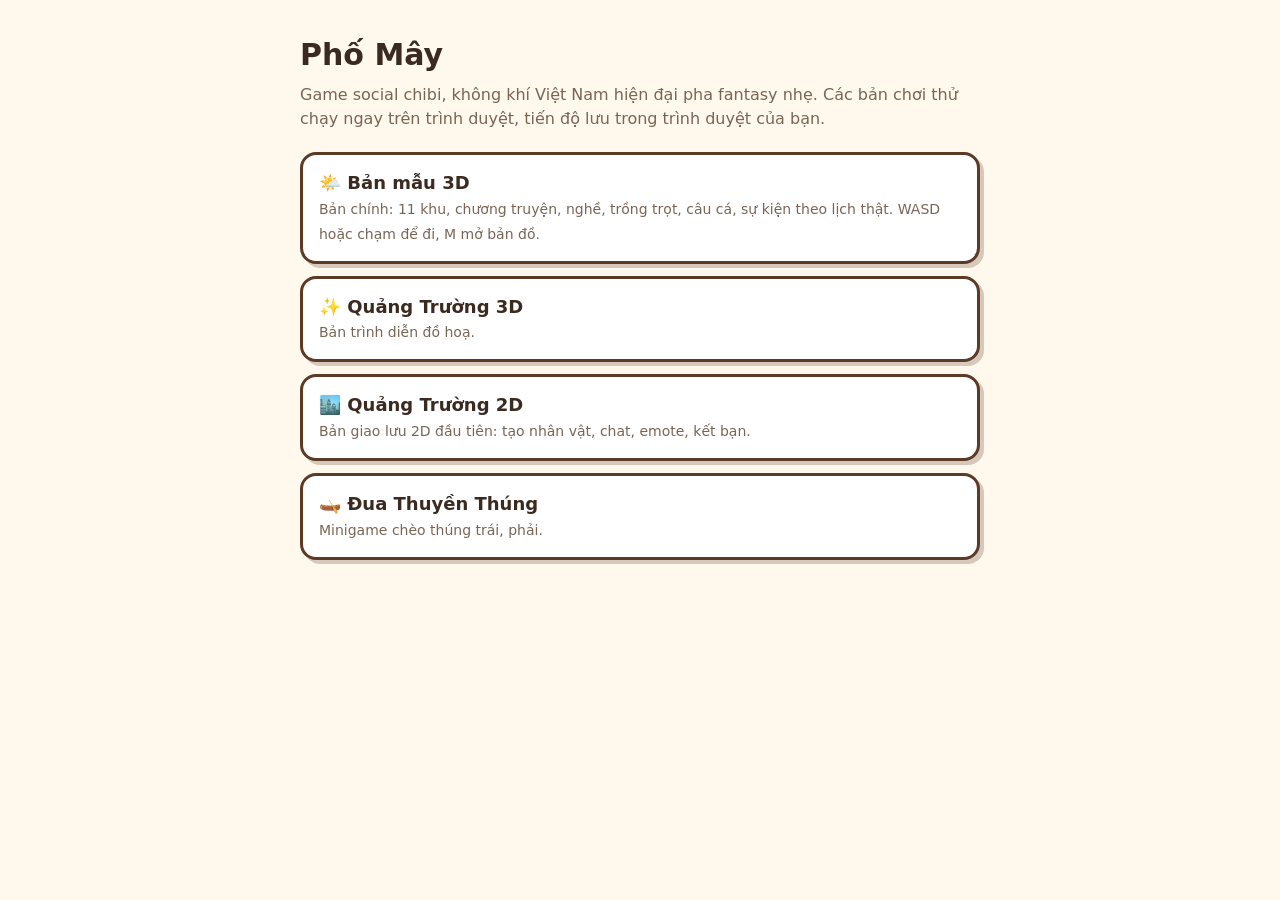
==== index.html @ 4b5fa3b4 "Cập nhật bản chơi thử từ ntruong2/claude@f16b913" ====
<!doctype html>
<html lang="vi">
<head>
<meta charset="utf-8">
<meta name="viewport" content="width=device-width, initial-scale=1">
<title>Phố Mây · Chơi thử</title>
<style>
  :root { --paper: #FFF8EC; --ink: #3B2A20; --soft: #7A6555; --line: #5B3A26; --accent: #E0503F; }
  body { margin: 0; background: var(--paper); color: var(--ink); font: 16px/1.55 system-ui, sans-serif; }
  main { max-width: 680px; margin: 0 auto; padding: 32px 16px 48px; }
  h1 { margin: 0 0 4px; font-size: 30px; }
  p { margin: 0 0 20px; color: var(--soft); }
  a.card { display: block; margin: 0 0 12px; padding: 14px 16px; border: 3px solid var(--line); border-radius: 16px; background: #fff; color: inherit; text-decoration: none; box-shadow: 4px 4px 0 rgba(91, 58, 38, .25); }
  a.card:hover, a.card:focus-visible { border-color: var(--accent); outline: none; }
  a.card b { display: block; font-size: 18px; }
  a.card span { color: var(--soft); font-size: 14px; }
</style>
</head>
<body>
<main>
  <h1>Phố Mây</h1>
  <p>Game social chibi, không khí Việt Nam hiện đại pha fantasy nhẹ. Các bản chơi thử chạy ngay trên trình duyệt, tiến độ lưu trong trình duyệt của bạn.</p>
  <a class="card" href="mau-3d.html"><b>🌤️ Bản mẫu 3D</b><span>Bản chính: 11 khu, chương truyện, nghề, trồng trọt, câu cá, sự kiện theo lịch thật. WASD hoặc chạm để đi, M mở bản đồ.</span></a>
  <a class="card" href="quang-truong-3d.html"><b>✨ Quảng Trường 3D</b><span>Bản trình diễn đồ hoạ.</span></a>
  <a class="card" href="quang-truong.html"><b>🏙️ Quảng Trường 2D</b><span>Bản giao lưu 2D đầu tiên: tạo nhân vật, chat, emote, kết bạn.</span></a>
  <a class="card" href="dua-thuyen-thung.html"><b>🛶 Đua Thuyền Thúng</b><span>Minigame chèo thúng trái, phải.</span></a>
</main>
</body>
</html>
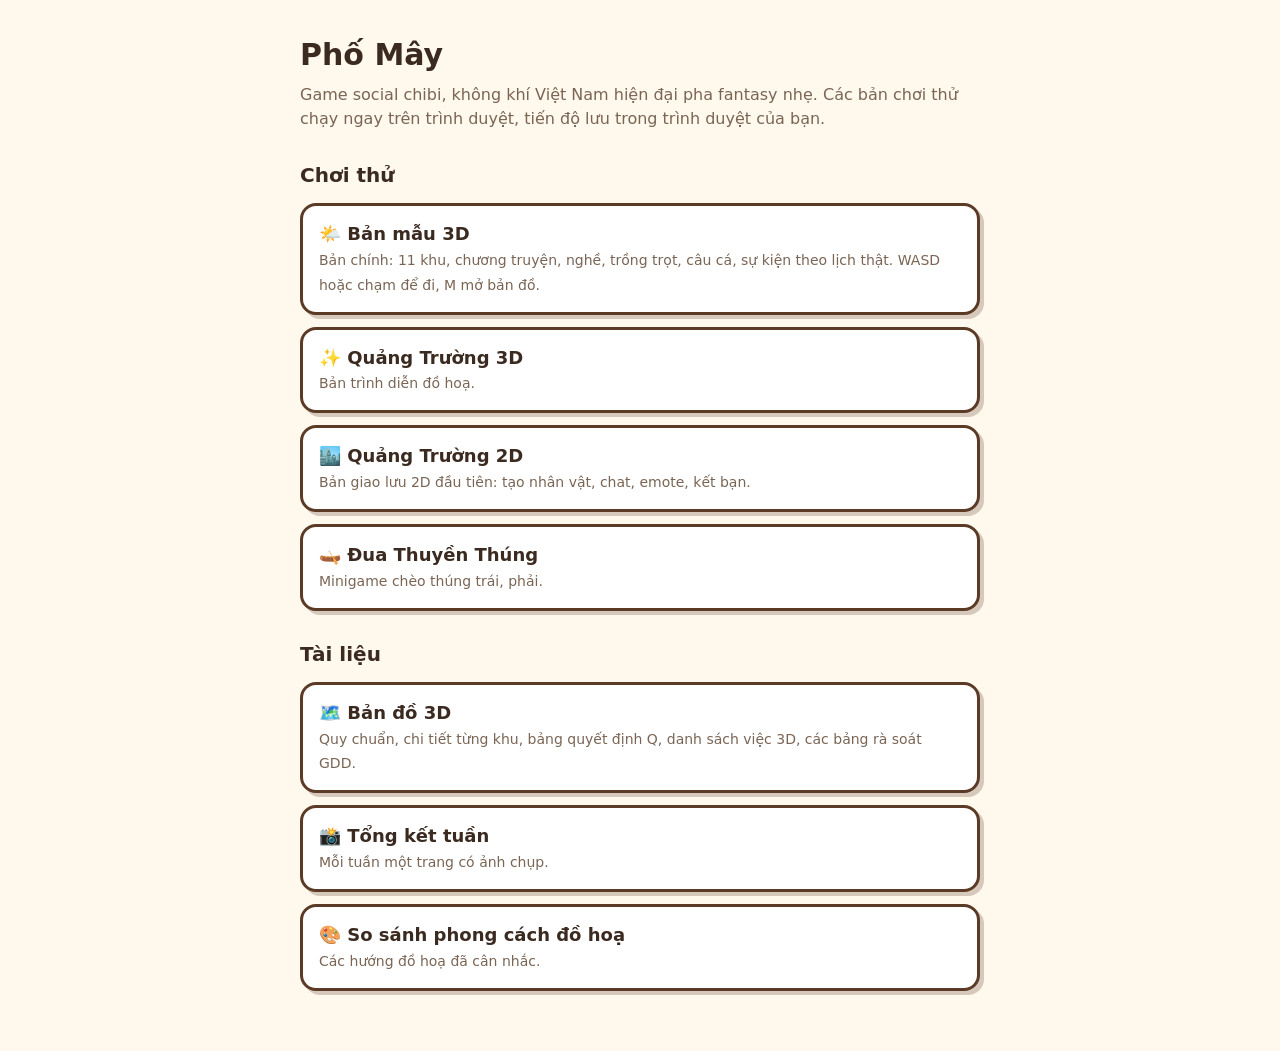
==== commit 4502fc00: "Cập nhật từ ntruong2/claude@705edf9" ====
--- a/index.html
+++ b/index.html
@@ -14,16 +14,22 @@
   a.card:hover, a.card:focus-visible { border-color: var(--accent); outline: none; }
   a.card b { display: block; font-size: 18px; }
   a.card span { color: var(--soft); font-size: 14px; }
+  h2 { margin: 28px 0 12px; font-size: 20px; }
 </style>
 </head>
 <body>
 <main>
   <h1>Phố Mây</h1>
   <p>Game social chibi, không khí Việt Nam hiện đại pha fantasy nhẹ. Các bản chơi thử chạy ngay trên trình duyệt, tiến độ lưu trong trình duyệt của bạn.</p>
+  <h2>Chơi thử</h2>
   <a class="card" href="mau-3d.html"><b>🌤️ Bản mẫu 3D</b><span>Bản chính: 11 khu, chương truyện, nghề, trồng trọt, câu cá, sự kiện theo lịch thật. WASD hoặc chạm để đi, M mở bản đồ.</span></a>
   <a class="card" href="quang-truong-3d.html"><b>✨ Quảng Trường 3D</b><span>Bản trình diễn đồ hoạ.</span></a>
   <a class="card" href="quang-truong.html"><b>🏙️ Quảng Trường 2D</b><span>Bản giao lưu 2D đầu tiên: tạo nhân vật, chat, emote, kết bạn.</span></a>
   <a class="card" href="dua-thuyen-thung.html"><b>🛶 Đua Thuyền Thúng</b><span>Minigame chèo thúng trái, phải.</span></a>
+  <h2>Tài liệu</h2>
+  <a class="card" href="docs/ban-do-3d.html"><b>🗺️ Bản đồ 3D</b><span>Quy chuẩn, chi tiết từng khu, bảng quyết định Q, danh sách việc 3D, các bảng rà soát GDD.</span></a>
+  <a class="card" href="docs/tong-ket/"><b>📸 Tổng kết tuần</b><span>Mỗi tuần một trang có ảnh chụp.</span></a>
+  <a class="card" href="docs/phong-cach-do-hoa.html"><b>🎨 So sánh phong cách đồ hoạ</b><span>Các hướng đồ hoạ đã cân nhắc.</span></a>
 </main>
 </body>
 </html>
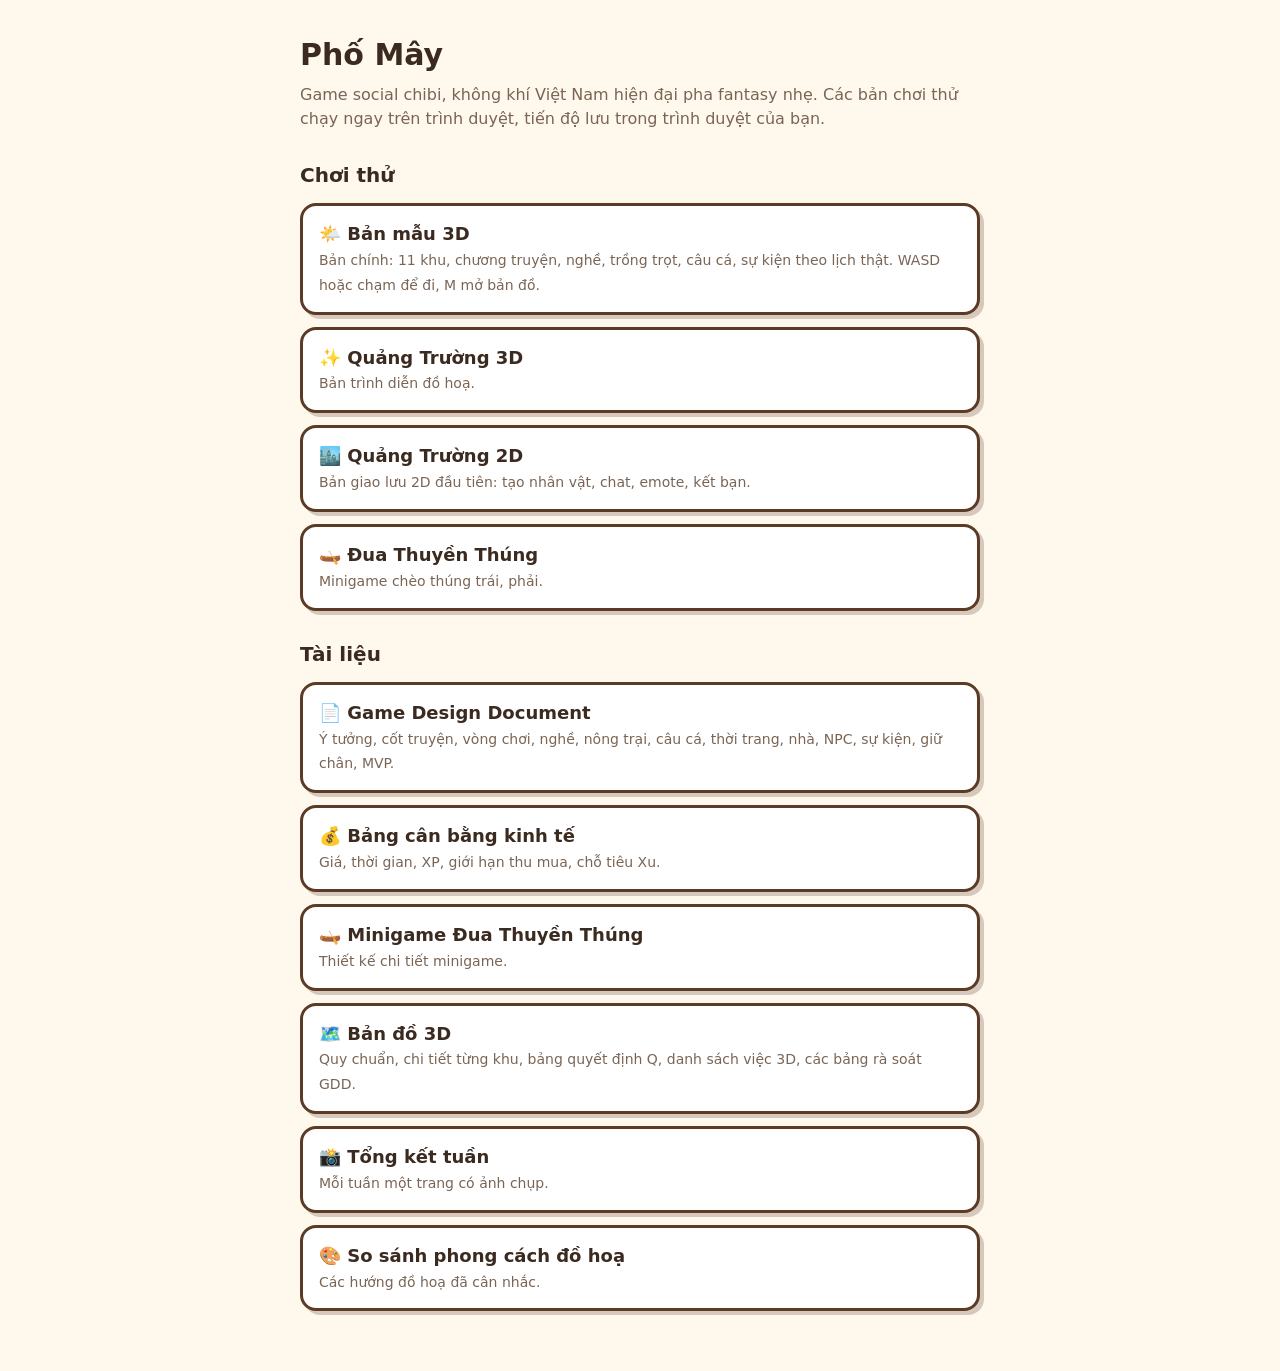
==== commit 240723c1: "Cập nhật từ ntruong2/claude@aed2595" ====
--- a/index.html
+++ b/index.html
@@ -27,6 +27,9 @@
   <a class="card" href="quang-truong.html"><b>🏙️ Quảng Trường 2D</b><span>Bản giao lưu 2D đầu tiên: tạo nhân vật, chat, emote, kết bạn.</span></a>
   <a class="card" href="dua-thuyen-thung.html"><b>🛶 Đua Thuyền Thúng</b><span>Minigame chèo thúng trái, phải.</span></a>
   <h2>Tài liệu</h2>
+  <a class="card" href="docs/md.html?f=GDD-Pho-May.md"><b>📄 Game Design Document</b><span>Ý tưởng, cốt truyện, vòng chơi, nghề, nông trại, câu cá, thời trang, nhà, NPC, sự kiện, giữ chân, MVP.</span></a>
+  <a class="card" href="docs/md.html?f=Kinh-te-Can-bang.md"><b>💰 Bảng cân bằng kinh tế</b><span>Giá, thời gian, XP, giới hạn thu mua, chỗ tiêu Xu.</span></a>
+  <a class="card" href="docs/md.html?f=Minigame-Dua-Thuyen-Thung.md"><b>🛶 Minigame Đua Thuyền Thúng</b><span>Thiết kế chi tiết minigame.</span></a>
   <a class="card" href="docs/ban-do-3d.html"><b>🗺️ Bản đồ 3D</b><span>Quy chuẩn, chi tiết từng khu, bảng quyết định Q, danh sách việc 3D, các bảng rà soát GDD.</span></a>
   <a class="card" href="docs/tong-ket/"><b>📸 Tổng kết tuần</b><span>Mỗi tuần một trang có ảnh chụp.</span></a>
   <a class="card" href="docs/phong-cach-do-hoa.html"><b>🎨 So sánh phong cách đồ hoạ</b><span>Các hướng đồ hoạ đã cân nhắc.</span></a>
